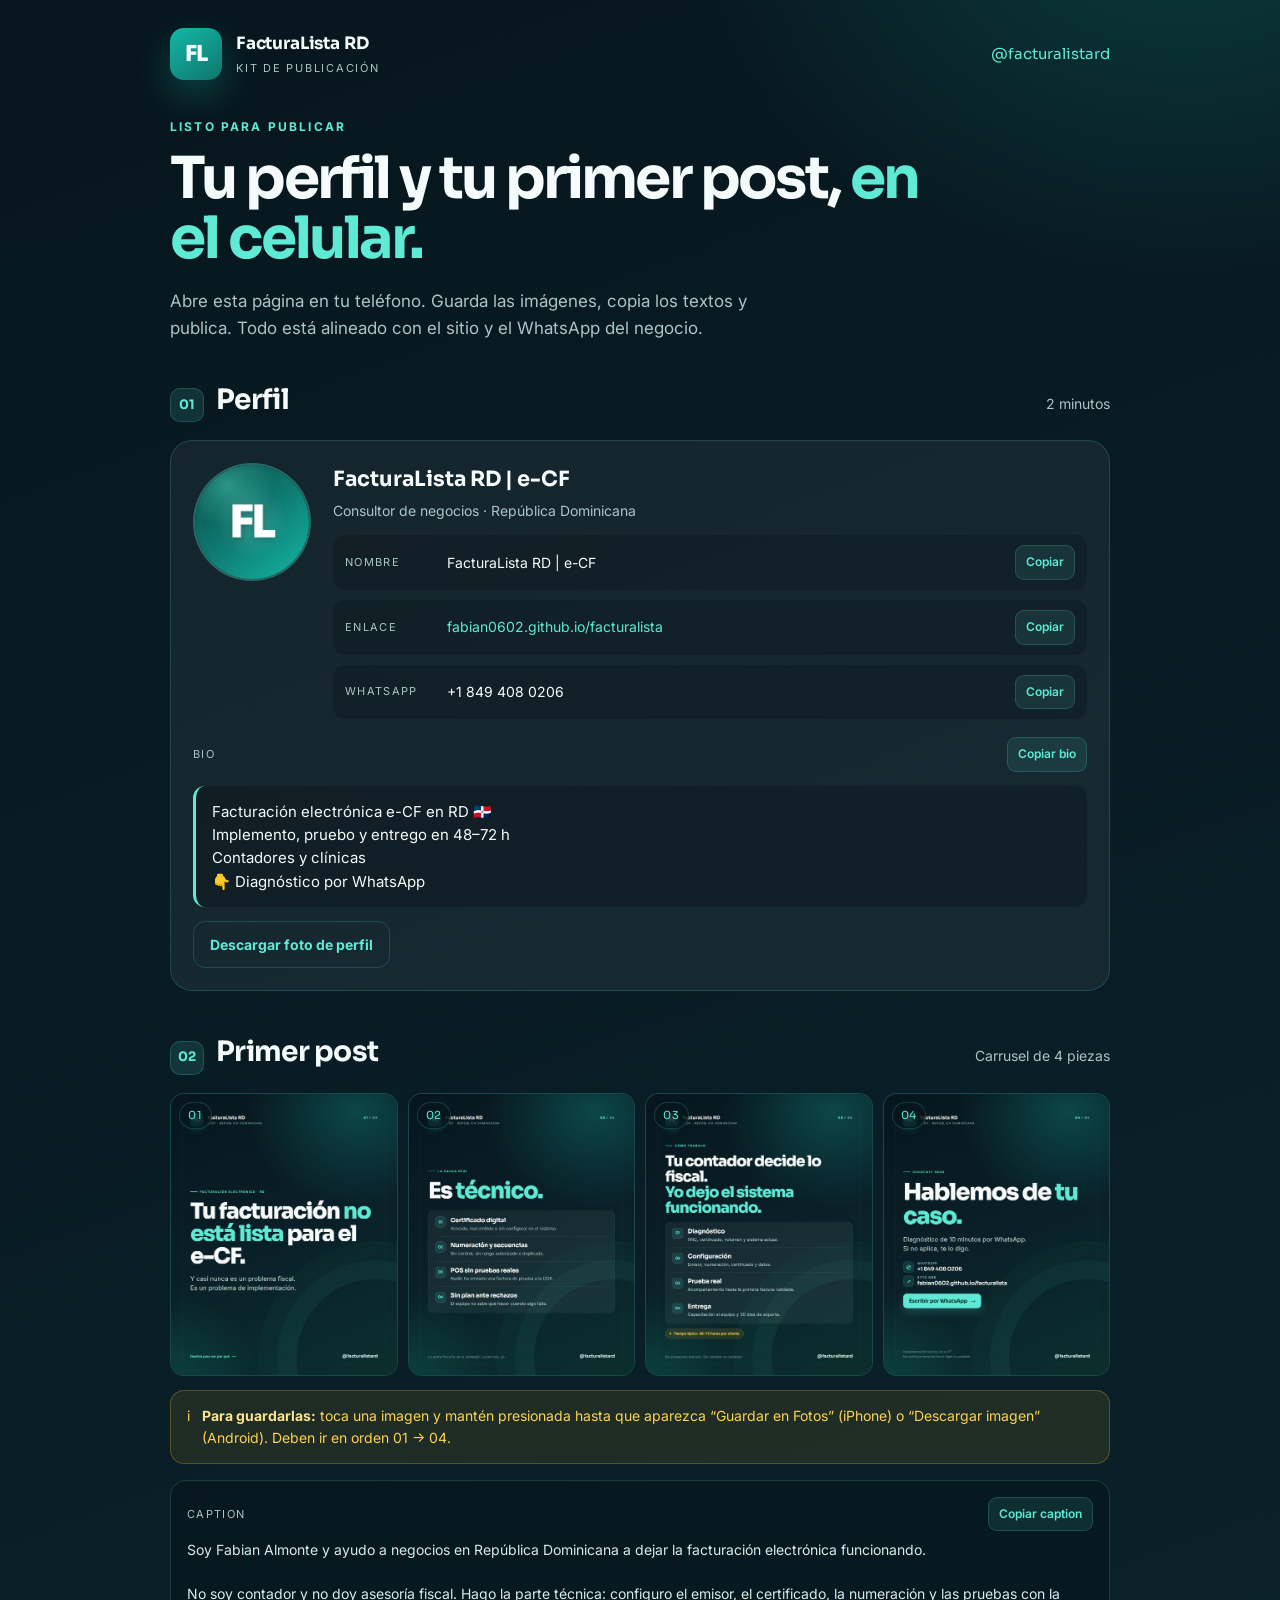
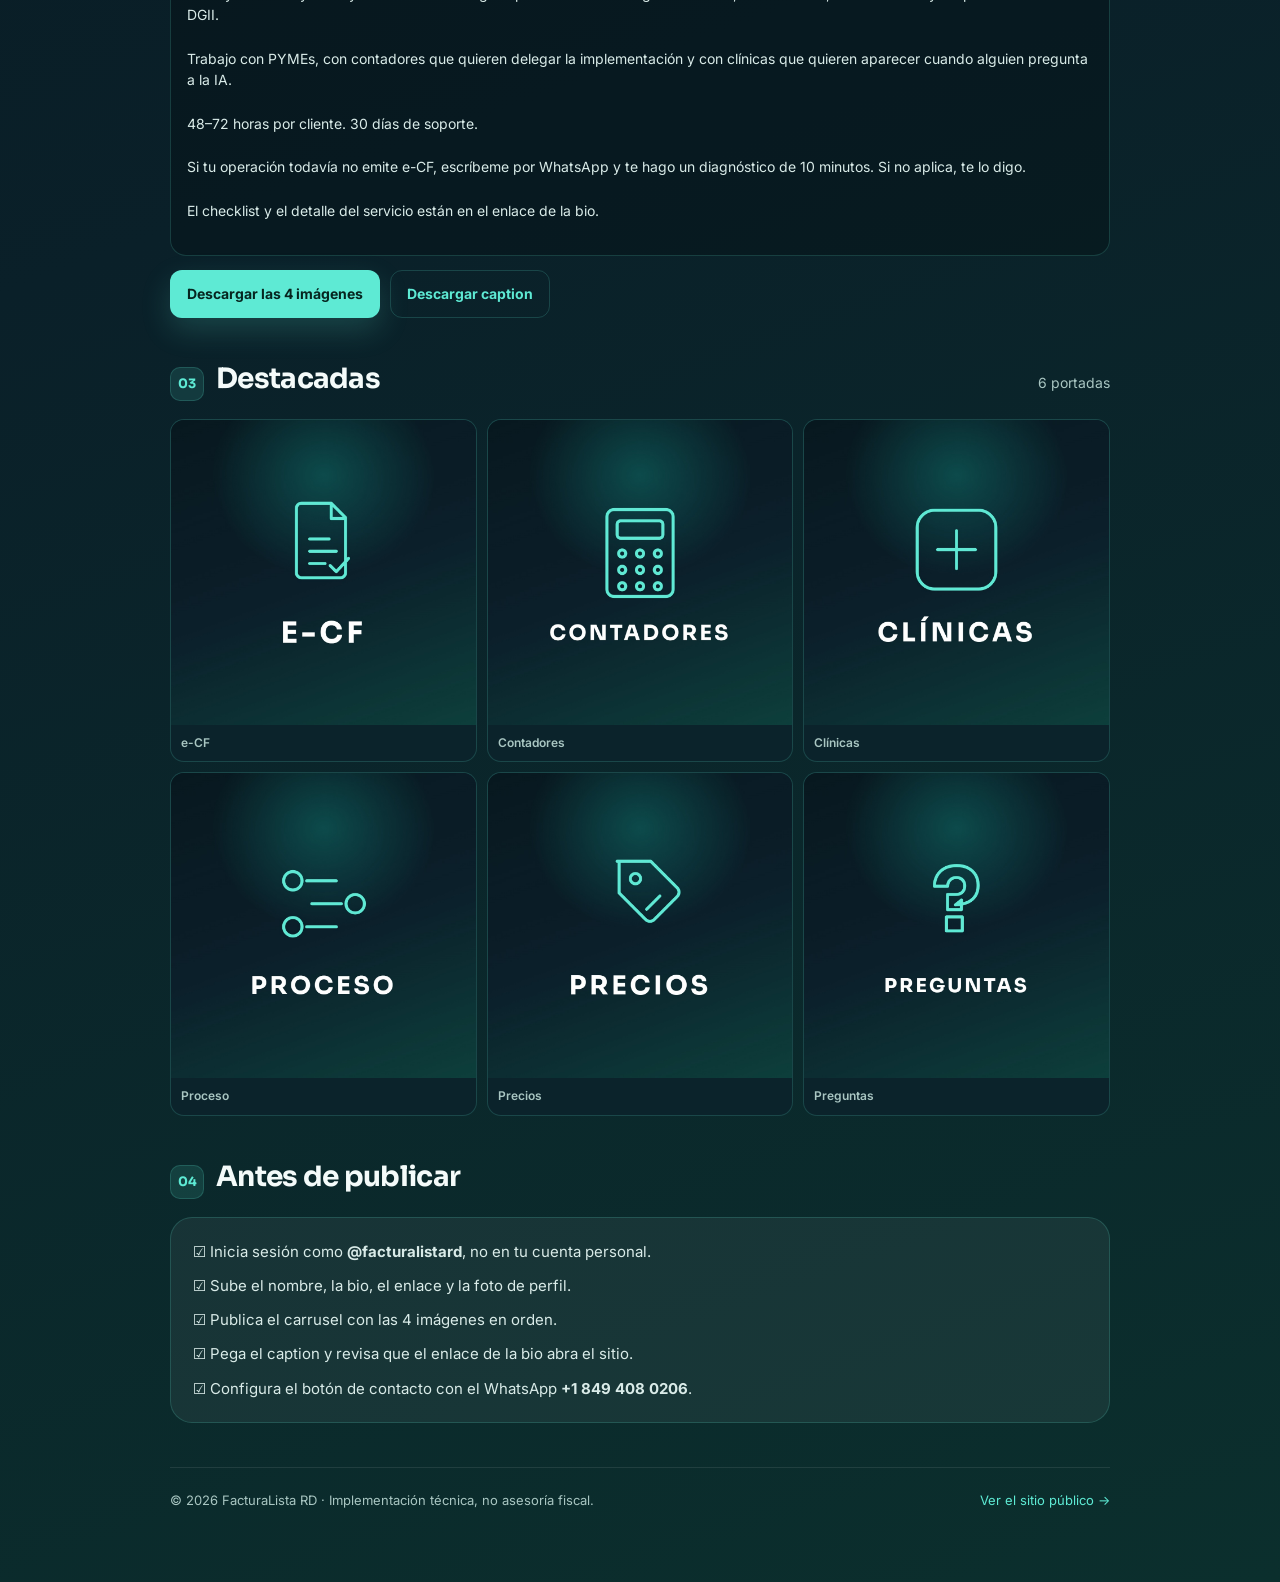
==== kit/index.html @ 70208693 "Agrega kit de publicacion para el celular" ====
<!doctype html>
<html lang="es">
<head>
  <meta charset="utf-8">
  <meta name="viewport" content="width=device-width, initial-scale=1">
  <meta name="robots" content="noindex, nofollow">
  <meta name="theme-color" content="#07161d">
  <title>Kit de publicación — @facturalistard</title>
  <link rel="icon" href="../assets/favicon.svg" type="image/svg+xml">
  <link rel="preconnect" href="https://fonts.googleapis.com">
  <link rel="preconnect" href="https://fonts.gstatic.com" crossorigin>
  <link href="https://fonts.googleapis.com/css2?family=Inter:wght@400;500;600;700&family=Sora:wght@600;700;800&display=swap" rel="stylesheet">
  <style>
    :root {
      --ink: #07161d;
      --ink-2: #0b232b;
      --teal: #0f766e;
      --mint: #5eead4;
      --text: #f4fbfa;
      --muted: #a9c6c2;
      --line: rgba(94, 234, 212, .18);
      --card: rgba(255, 255, 255, .055);
    }
    * { margin: 0; padding: 0; box-sizing: border-box; }
    html { scroll-behavior: smooth; }
    body {
      background:
        radial-gradient(800px 640px at 92% -4%, rgba(20, 184, 166, .24), transparent 64%),
        linear-gradient(160deg, #07161d 0%, #0a2029 52%, #0b2f2d 100%);
      color: var(--text);
      font-family: Inter, "Segoe UI", system-ui, sans-serif;
      line-height: 1.55;
      -webkit-font-smoothing: antialiased;
    }
    .wrap { max-width: 980px; margin: 0 auto; padding: 28px 20px 72px; }
    header { display: flex; align-items: center; justify-content: space-between; gap: 18px; margin-bottom: 38px; }
    .brand { display: flex; align-items: center; gap: 14px; text-decoration: none; color: var(--text); }
    .mark {
      width: 52px; height: 52px; border-radius: 14px; display: grid; place-items: center;
      background: linear-gradient(145deg, #14b8a6, #0f766e);
      font-family: Sora, sans-serif; font-weight: 800; font-size: 22px; letter-spacing: -.06em;
      box-shadow: 0 14px 34px rgba(20, 184, 166, .28);
    }
    .brand strong { display: block; font-family: Sora, sans-serif; font-size: 17px; letter-spacing: -.01em; }
    .brand small { display: block; margin-top: 3px; font-size: 11px; letter-spacing: .16em; color: var(--muted); text-transform: uppercase; }
    .handle { font-family: Sora, sans-serif; font-size: 15px; color: var(--mint); }

    .hero { margin-bottom: 42px; }
    .eyebrow { font-size: 12px; font-weight: 700; letter-spacing: .18em; text-transform: uppercase; color: var(--mint); margin-bottom: 12px; }
    h1 { font-family: Sora, sans-serif; font-size: clamp(34px, 7vw, 58px); line-height: 1.05; letter-spacing: -.045em; max-width: 760px; }
    h1 span { color: var(--mint); }
    .hero p { margin-top: 18px; max-width: 640px; color: var(--muted); font-size: 17px; }

    section { margin-bottom: 44px; }
    .section-head { display: flex; align-items: baseline; gap: 12px; margin-bottom: 18px; }
    .step {
      flex: 0 0 auto; width: 34px; height: 34px; border-radius: 10px; display: grid; place-items: center;
      background: rgba(94, 234, 212, .12); border: 1px solid var(--line); color: var(--mint);
      font-family: Sora, sans-serif; font-size: 13px; font-weight: 700;
    }
    h2 { font-family: Sora, sans-serif; font-size: clamp(21px, 4vw, 28px); letter-spacing: -.025em; line-height: 1.2; }
    .section-head p { color: var(--muted); font-size: 14px; margin-left: auto; }

    .card { background: var(--card); border: 1px solid var(--line); border-radius: 22px; padding: 22px; }
    .profile { display: grid; grid-template-columns: 118px 1fr; gap: 22px; align-items: start; }
    .avatar { width: 118px; height: 118px; border-radius: 50%; overflow: hidden; border: 2px solid rgba(94, 234, 212, .35); background: #0b232b; }
    .avatar img { width: 100%; height: 100%; object-fit: cover; display: block; }
    .profile h3 { font-family: Sora, sans-serif; font-size: 21px; margin-bottom: 4px; }
    .profile .role { color: var(--muted); font-size: 14px; margin-bottom: 14px; }
    .fields { display: grid; gap: 10px; }
    .field { display: grid; grid-template-columns: 92px 1fr auto; gap: 10px; align-items: center; padding: 10px 12px; background: rgba(0, 0, 0, .18); border-radius: 12px; }
    .field dt { font-size: 11px; letter-spacing: .12em; text-transform: uppercase; color: var(--muted); }
    .field dd { font-size: 14px; overflow-wrap: anywhere; }
    .field a { color: var(--mint); text-decoration: none; }
    .copy {
      border: 1px solid var(--line); background: rgba(94, 234, 212, .1); color: var(--mint);
      border-radius: 9px; padding: 7px 10px; font: inherit; font-size: 12px; font-weight: 600; cursor: pointer;
      white-space: nowrap;
    }
    .copy:active { transform: translateY(1px); }

    .bio {
      margin-top: 14px; background: rgba(0, 0, 0, .22); border-radius: 12px; padding: 14px 16px;
      white-space: pre-line; font-size: 15px; border-left: 3px solid var(--mint);
    }
    .bio-head { display: flex; justify-content: space-between; align-items: center; margin-bottom: 8px; }
    .bio-head span { font-size: 11px; letter-spacing: .12em; text-transform: uppercase; color: var(--muted); }

    .gallery { display: grid; grid-template-columns: repeat(4, 1fr); gap: 10px; }
    .shot { display: block; border-radius: 14px; overflow: hidden; border: 1px solid var(--line); background: #0b232b; position: relative; }
    .shot img { display: block; width: 100%; aspect-ratio: 4 / 5; object-fit: cover; }
    .shot span {
      position: absolute; left: 8px; top: 8px; padding: 4px 8px; border-radius: 999px;
      background: rgba(7, 22, 29, .82); border: 1px solid var(--line); color: var(--mint);
      font-family: Sora, sans-serif; font-size: 11px; letter-spacing: .08em;
    }

    .caption {
      margin-top: 16px; background: rgba(0, 0, 0, .22); border: 1px solid var(--line);
      border-radius: 16px; padding: 16px;
    }
    .caption pre {
      white-space: pre-wrap; overflow-wrap: anywhere; font-family: Inter, "Segoe UI", sans-serif;
      font-size: 14px; line-height: 1.55; color: #d9ebe8; max-height: 300px; overflow: auto;
    }
    .actions { display: flex; flex-wrap: wrap; gap: 10px; margin-top: 14px; }
    .btn {
      display: inline-flex; align-items: center; justify-content: center; gap: 8px;
      border-radius: 12px; padding: 12px 16px; font: inherit; font-size: 14px; font-weight: 700;
      text-decoration: none; cursor: pointer; border: 1px solid transparent;
    }
    .btn-primary { background: var(--mint); color: #06251f; box-shadow: 0 12px 30px rgba(94, 234, 212, .18); }
    .btn-ghost { background: transparent; border-color: var(--line); color: var(--mint); }

    .covers { display: grid; grid-template-columns: repeat(3, 1fr); gap: 10px; }
    .cover { display: block; text-decoration: none; color: var(--text); border-radius: 14px; overflow: hidden; border: 1px solid var(--line); background: #0b232b; }
    .cover img { display: block; width: 100%; aspect-ratio: 1; object-fit: cover; }
    .cover strong { display: block; padding: 9px 10px; font-size: 12px; font-weight: 600; color: var(--muted); }

    .tip { display: flex; gap: 12px; align-items: flex-start; padding: 14px 16px; border-radius: 14px; background: rgba(251, 191, 36, .09); border: 1px solid rgba(251, 191, 36, .25); color: #fcd34d; font-size: 14px; }
    .tip strong { color: #fde68a; }

    footer { border-top: 1px solid rgba(255, 255, 255, .09); padding-top: 22px; color: var(--muted); font-size: 13px; display: flex; flex-wrap: wrap; gap: 8px 18px; justify-content: space-between; }
    footer a { color: var(--mint); text-decoration: none; }

    @media (max-width: 720px) {
      .wrap { padding: 20px 16px 60px; }
      header { margin-bottom: 28px; }
      .brand small { display: none; }
      .profile { grid-template-columns: 1fr; }
      .avatar { width: 96px; height: 96px; }
      .field { grid-template-columns: 1fr auto; gap: 4px 10px; }
      .field dt { grid-column: 1 / -1; }
      .gallery { grid-template-columns: repeat(2, 1fr); }
      .section-head p { display: none; }
    }
  </style>
</head>
<body>
<div class="wrap">
  <header>
    <a class="brand" href="../">
      <span class="mark">FL</span>
      <span><strong>FacturaLista RD</strong><small>Kit de publicación</small></span>
    </a>
    <span class="handle">@facturalistard</span>
  </header>

  <div class="hero">
    <div class="eyebrow">Listo para publicar</div>
    <h1>Tu perfil y tu primer post, <span>en el celular.</span></h1>
    <p>Abre esta página en tu teléfono. Guarda las imágenes, copia los textos y publica. Todo está alineado con el sitio y el WhatsApp del negocio.</p>
  </div>

  <section>
    <div class="section-head"><span class="step">01</span><h2>Perfil</h2><p>2 minutos</p></div>
    <div class="card">
      <div class="profile">
        <div class="avatar"><img src="../assets/instagram/avatar-1080.jpg" alt="Avatar de FacturaLista RD" width="118" height="118"></div>
        <div>
          <h3>FacturaLista RD | e-CF</h3>
          <div class="role">Consultor de negocios · República Dominicana</div>
          <dl class="fields">
            <div class="field"><dt>Nombre</dt><dd>FacturaLista RD | e-CF</dd><button class="copy" data-copy="FacturaLista RD | e-CF">Copiar</button></div>
            <div class="field"><dt>Enlace</dt><dd><a href="https://fabian0602.github.io/facturalista/?utm_source=instagram&amp;utm_medium=social" target="_blank" rel="noopener">fabian0602.github.io/facturalista</a></dd><button class="copy" data-copy="https://fabian0602.github.io/facturalista/?utm_source=instagram&utm_medium=social">Copiar</button></div>
            <div class="field"><dt>WhatsApp</dt><dd>+1 849 408 0206</dd><button class="copy" data-copy="+18494080206">Copiar</button></div>
          </dl>
        </div>
      </div>
      <div class="bio-head" style="margin-top:18px"><span>Bio</span><button class="copy" data-copy="Facturación electrónica e-CF en RD 🇩🇴&#10;Implemento, pruebo y entrego en 48–72 h&#10;Contadores y clínicas&#10;👇 Diagnóstico por WhatsApp">Copiar bio</button></div>
      <div class="bio">Facturación electrónica e-CF en RD 🇩🇴
Implemento, pruebo y entrego en 48–72 h
Contadores y clínicas
👇 Diagnóstico por WhatsApp</div>
      <div class="actions">
        <a class="btn btn-ghost" href="../assets/instagram/avatar-1080.jpg" download>Descargar foto de perfil</a>
      </div>
    </div>
  </section>

  <section>
    <div class="section-head"><span class="step">02</span><h2>Primer post</h2><p>Carrusel de 4 piezas</p></div>
    <div class="gallery">
      <a class="shot" href="../assets/instagram/post-01/post-01-01.jpg" target="_blank"><img src="../assets/instagram/post-01/post-01-01.jpg" alt="Portada del carrusel" loading="lazy"><span>01</span></a>
      <a class="shot" href="../assets/instagram/post-01/post-01-02.jpg" target="_blank"><img src="../assets/instagram/post-01/post-01-02.jpg" alt="Causa técnica" loading="lazy"><span>02</span></a>
      <a class="shot" href="../assets/instagram/post-01/post-01-03.jpg" target="_blank"><img src="../assets/instagram/post-01/post-01-03.jpg" alt="Cómo trabajo" loading="lazy"><span>03</span></a>
      <a class="shot" href="../assets/instagram/post-01/post-01-04.jpg" target="_blank"><img src="../assets/instagram/post-01/post-01-04.jpg" alt="Contacto y sitio web" loading="lazy"><span>04</span></a>
    </div>
    <div class="tip" style="margin-top:14px"><span>i</span><span><strong>Para guardarlas:</strong> toca una imagen y mantén presionada hasta que aparezca “Guardar en Fotos” (iPhone) o “Descargar imagen” (Android). Deben ir en orden 01 → 04.</span></div>

    <div class="caption">
      <div class="bio-head"><span>Caption</span><button class="copy" data-copy="Soy Fabian Almonte y ayudo a negocios en República Dominicana a dejar la facturación electrónica funcionando.&#10;&#10;No soy contador y no doy asesoría fiscal. Hago la parte técnica: configuro el emisor, el certificado, la numeración y las pruebas con la DGII.&#10;&#10;Trabajo con PYMEs, con contadores que quieren delegar la implementación y con clínicas que quieren aparecer cuando alguien pregunta a la IA.&#10;&#10;48–72 horas por cliente. 30 días de soporte.&#10;&#10;Si tu operación todavía no emite e-CF, escríbeme por WhatsApp y te hago un diagnóstico de 10 minutos. Si no aplica, te lo digo.&#10;&#10;El checklist y el detalle del servicio están en el enlace de la bio.&#10;&#10;#facturaelectronica #eCF #DGII #contadoresRD #pymesRD #SantoDomingo #RepublicaDominicana">Copiar caption</button></div>
      <pre>Soy Fabian Almonte y ayudo a negocios en República Dominicana a dejar la facturación electrónica funcionando.

No soy contador y no doy asesoría fiscal. Hago la parte técnica: configuro el emisor, el certificado, la numeración y las pruebas con la DGII.

Trabajo con PYMEs, con contadores que quieren delegar la implementación y con clínicas que quieren aparecer cuando alguien pregunta a la IA.

48–72 horas por cliente. 30 días de soporte.

Si tu operación todavía no emite e-CF, escríbeme por WhatsApp y te hago un diagnóstico de 10 minutos. Si no aplica, te lo digo.

El checklist y el detalle del servicio están en el enlace de la bio.

#facturaelectronica #eCF #DGII #contadoresRD #pymesRD #SantoDomingo #RepublicaDominicana</pre>
    </div>
    <div class="actions">
      <a class="btn btn-primary" href="../assets/instagram/kit-post-01.zip" download>Descargar las 4 imágenes</a>
      <a class="btn btn-ghost" href="../assets/instagram/caption-post-01.txt" download>Descargar caption</a>
    </div>
  </section>

  <section>
    <div class="section-head"><span class="step">03</span><h2>Destacadas</h2><p>6 portadas</p></div>
    <div class="covers">
      <a class="cover" href="../assets/instagram/portada-ecf.jpg" download><img src="../assets/instagram/portada-ecf.jpg" alt="Portada e-CF" loading="lazy"><strong>e-CF</strong></a>
      <a class="cover" href="../assets/instagram/portada-contadores.jpg" download><img src="../assets/instagram/portada-contadores.jpg" alt="Portada contadores" loading="lazy"><strong>Contadores</strong></a>
      <a class="cover" href="../assets/instagram/portada-clinicas.jpg" download><img src="../assets/instagram/portada-clinicas.jpg" alt="Portada clínicas" loading="lazy"><strong>Clínicas</strong></a>
      <a class="cover" href="../assets/instagram/portada-proceso.jpg" download><img src="../assets/instagram/portada-proceso.jpg" alt="Portada proceso" loading="lazy"><strong>Proceso</strong></a>
      <a class="cover" href="../assets/instagram/portada-precios.jpg" download><img src="../assets/instagram/portada-precios.jpg" alt="Portada precios" loading="lazy"><strong>Precios</strong></a>
      <a class="cover" href="../assets/instagram/portada-preguntas.jpg" download><img src="../assets/instagram/portada-preguntas.jpg" alt="Portada preguntas" loading="lazy"><strong>Preguntas</strong></a>
    </div>
  </section>

  <section>
    <div class="section-head"><span class="step">04</span><h2>Antes de publicar</h2></div>
    <div class="card">
      <ul style="list-style:none; display:grid; gap:11px; font-size:15px; color:#d9ebe8">
        <li>☑️ Inicia sesión como <strong>@facturalistard</strong>, no en tu cuenta personal.</li>
        <li>☑️ Sube el nombre, la bio, el enlace y la foto de perfil.</li>
        <li>☑️ Publica el carrusel con las 4 imágenes en orden.</li>
        <li>☑️ Pega el caption y revisa que el enlace de la bio abra el sitio.</li>
        <li>☑️ Configura el botón de contacto con el WhatsApp <strong>+1 849 408 0206</strong>.</li>
      </ul>
    </div>
  </section>

  <footer>
    <span>© 2026 FacturaLista RD · Implementación técnica, no asesoría fiscal.</span>
    <a href="../">Ver el sitio público →</a>
  </footer>
</div>

<script>
  const toast = document.createElement('div');
  toast.style.cssText = 'position:fixed;left:50%;bottom:24px;transform:translate(-50%,20px);background:#5eead4;color:#06251f;padding:12px 18px;border-radius:12px;font:600 14px Inter,sans-serif;opacity:0;transition:.2s;z-index:9;pointer-events:none';
  toast.textContent = 'Copiado';
  document.body.append(toast);

  async function copyText(text) {
    try {
      await navigator.clipboard.writeText(text);
    } catch {
      const area = document.createElement('textarea');
      area.value = text;
      area.style.cssText = 'position:fixed;opacity:0';
      document.body.append(area);
      area.select();
      document.execCommand('copy');
      area.remove();
    }
    toast.style.opacity = '1';
    toast.style.transform = 'translate(-50%,0)';
    setTimeout(() => {
      toast.style.opacity = '0';
      toast.style.transform = 'translate(-50%,20px)';
    }, 1400);
  }

  document.querySelectorAll('[data-copy]').forEach((button) => {
    button.addEventListener('click', () => copyText(button.dataset.copy));
  });
</script>
</body>
</html>
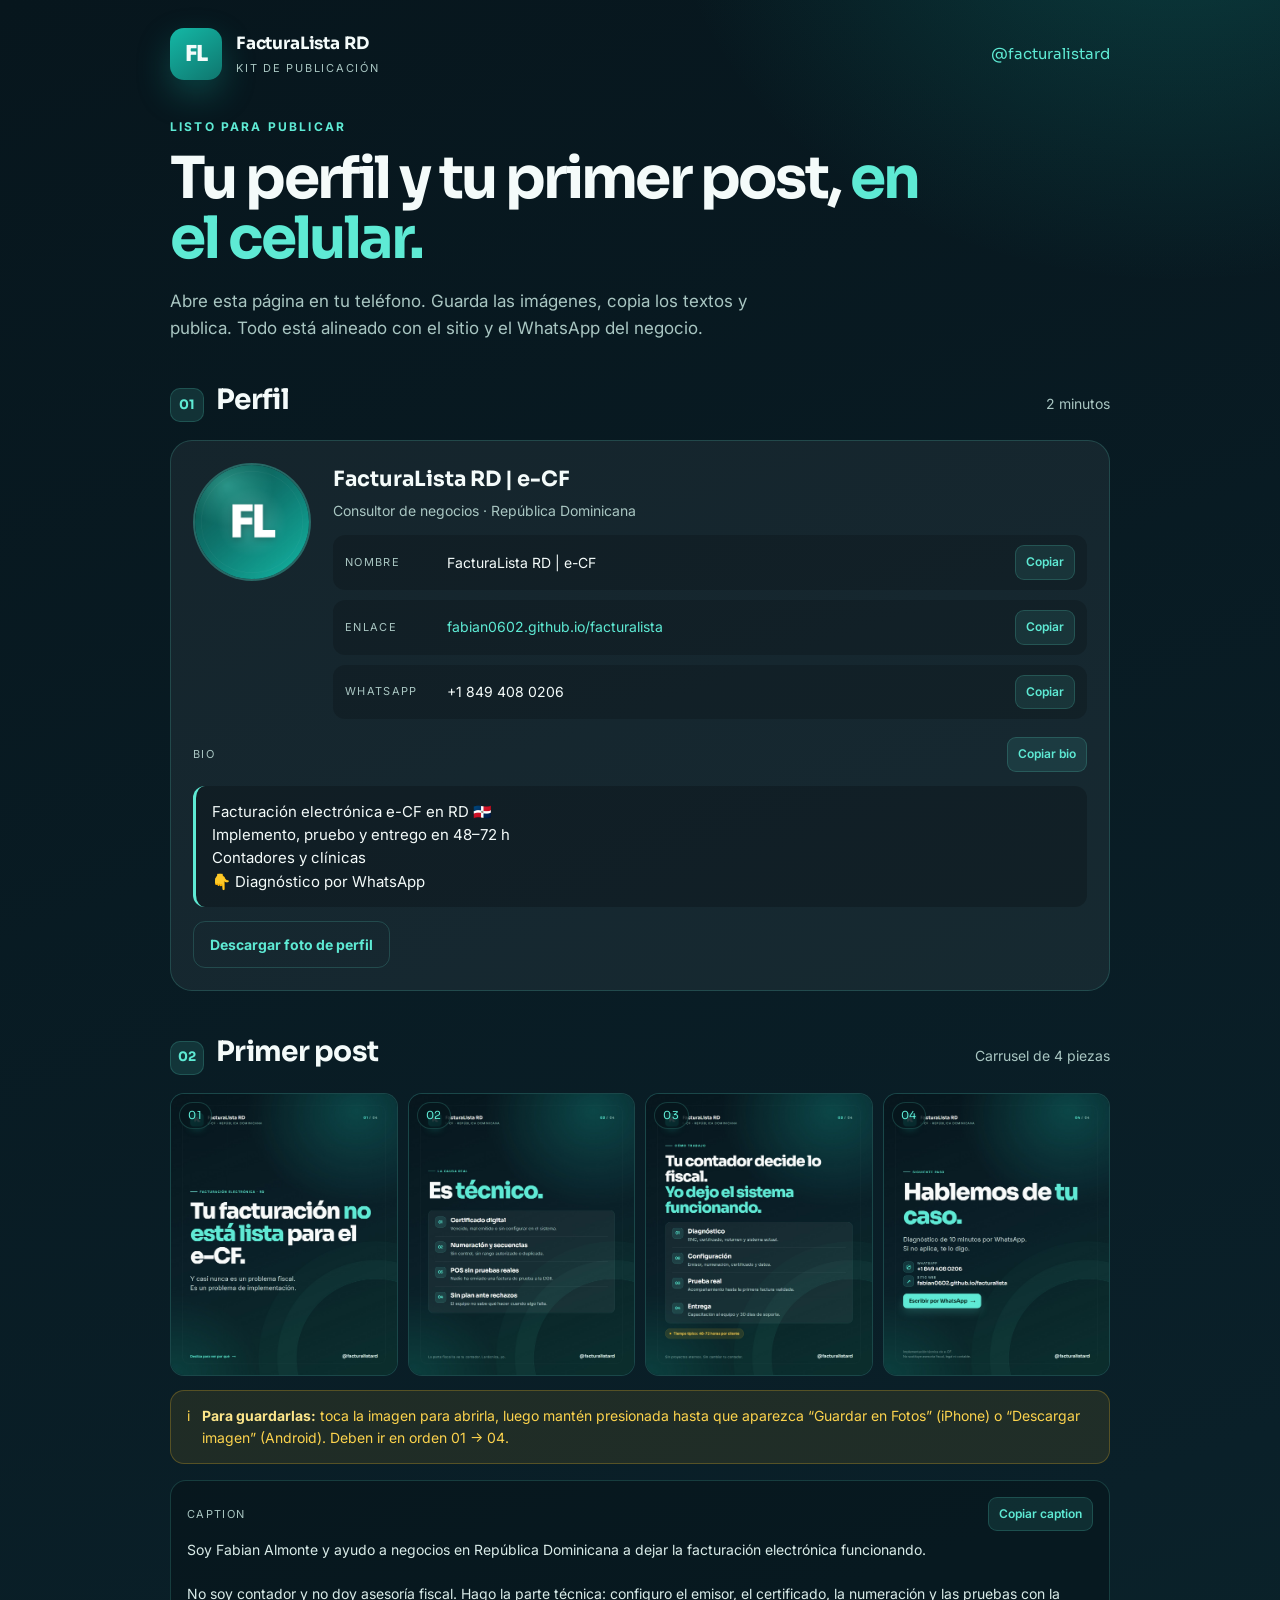
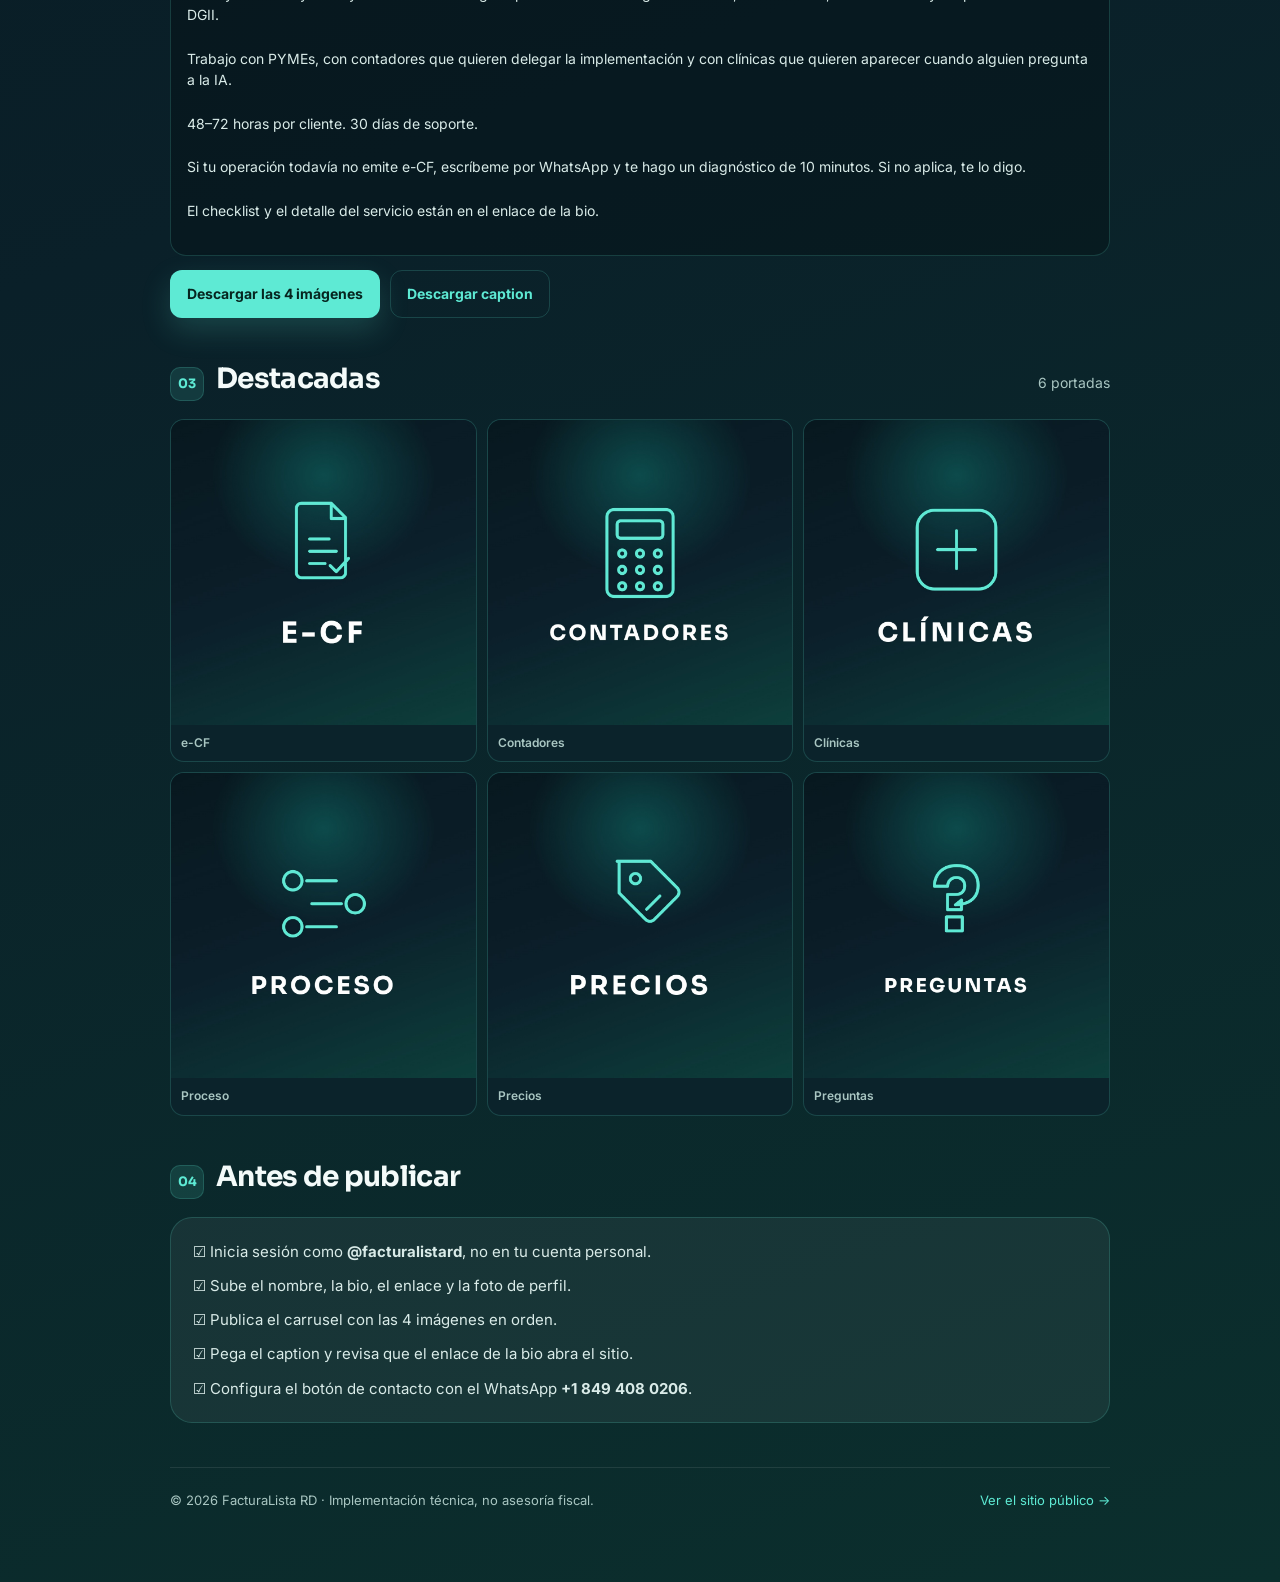
==== commit 7182b22b: "Aclara como guardar las imagenes en el celular" ====
--- a/kit/index.html
+++ b/kit/index.html
@@ -186,7 +186,7 @@
       <a class="shot" href="../assets/instagram/post-01/post-01-03.jpg" target="_blank"><img src="../assets/instagram/post-01/post-01-03.jpg" alt="Cómo trabajo" loading="lazy"><span>03</span></a>
       <a class="shot" href="../assets/instagram/post-01/post-01-04.jpg" target="_blank"><img src="../assets/instagram/post-01/post-01-04.jpg" alt="Contacto y sitio web" loading="lazy"><span>04</span></a>
     </div>
-    <div class="tip" style="margin-top:14px"><span>i</span><span><strong>Para guardarlas:</strong> toca una imagen y mantén presionada hasta que aparezca “Guardar en Fotos” (iPhone) o “Descargar imagen” (Android). Deben ir en orden 01 → 04.</span></div>
+    <div class="tip" style="margin-top:14px"><span>i</span><span><strong>Para guardarlas:</strong> toca la imagen para abrirla, luego mantén presionada hasta que aparezca “Guardar en Fotos” (iPhone) o “Descargar imagen” (Android). Deben ir en orden 01 → 04.</span></div>
 
     <div class="caption">
       <div class="bio-head"><span>Caption</span><button class="copy" data-copy="Soy Fabian Almonte y ayudo a negocios en República Dominicana a dejar la facturación electrónica funcionando.&#10;&#10;No soy contador y no doy asesoría fiscal. Hago la parte técnica: configuro el emisor, el certificado, la numeración y las pruebas con la DGII.&#10;&#10;Trabajo con PYMEs, con contadores que quieren delegar la implementación y con clínicas que quieren aparecer cuando alguien pregunta a la IA.&#10;&#10;48–72 horas por cliente. 30 días de soporte.&#10;&#10;Si tu operación todavía no emite e-CF, escríbeme por WhatsApp y te hago un diagnóstico de 10 minutos. Si no aplica, te lo digo.&#10;&#10;El checklist y el detalle del servicio están en el enlace de la bio.&#10;&#10;#facturaelectronica #eCF #DGII #contadoresRD #pymesRD #SantoDomingo #RepublicaDominicana">Copiar caption</button></div>
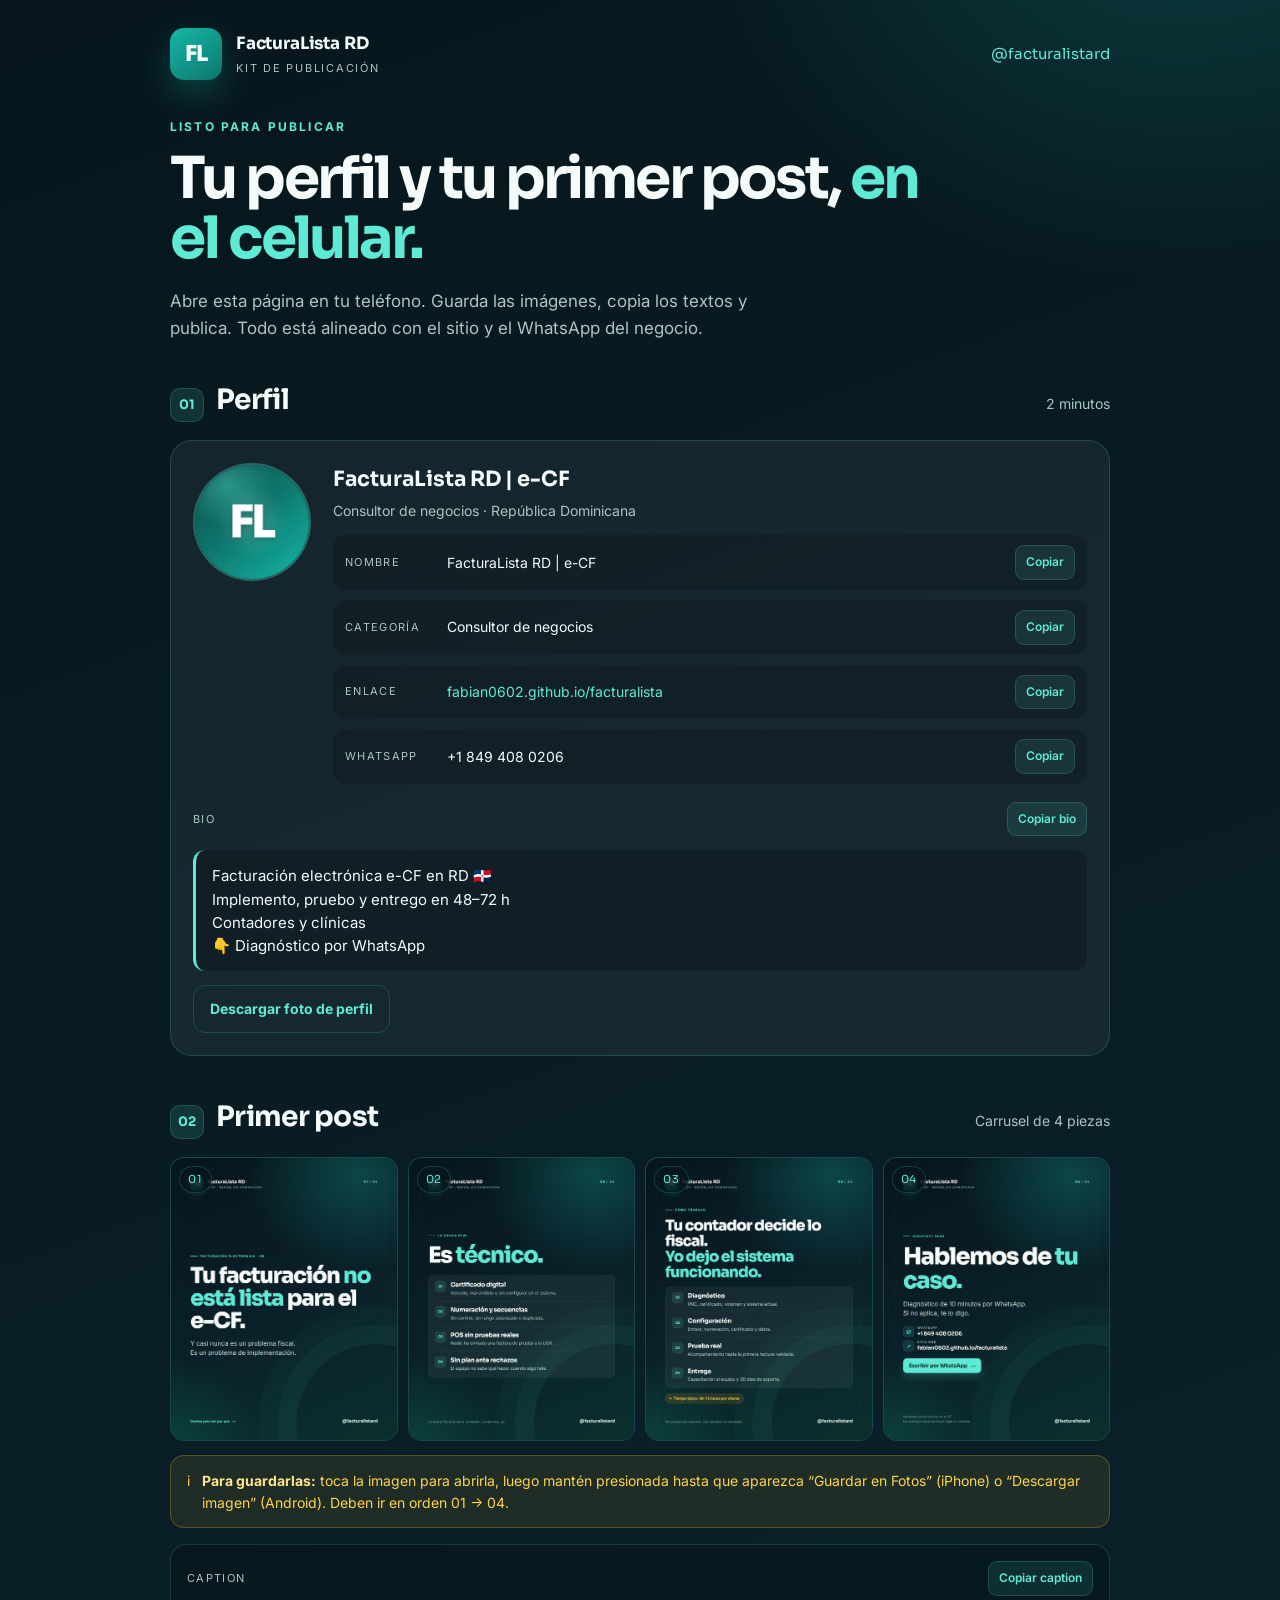
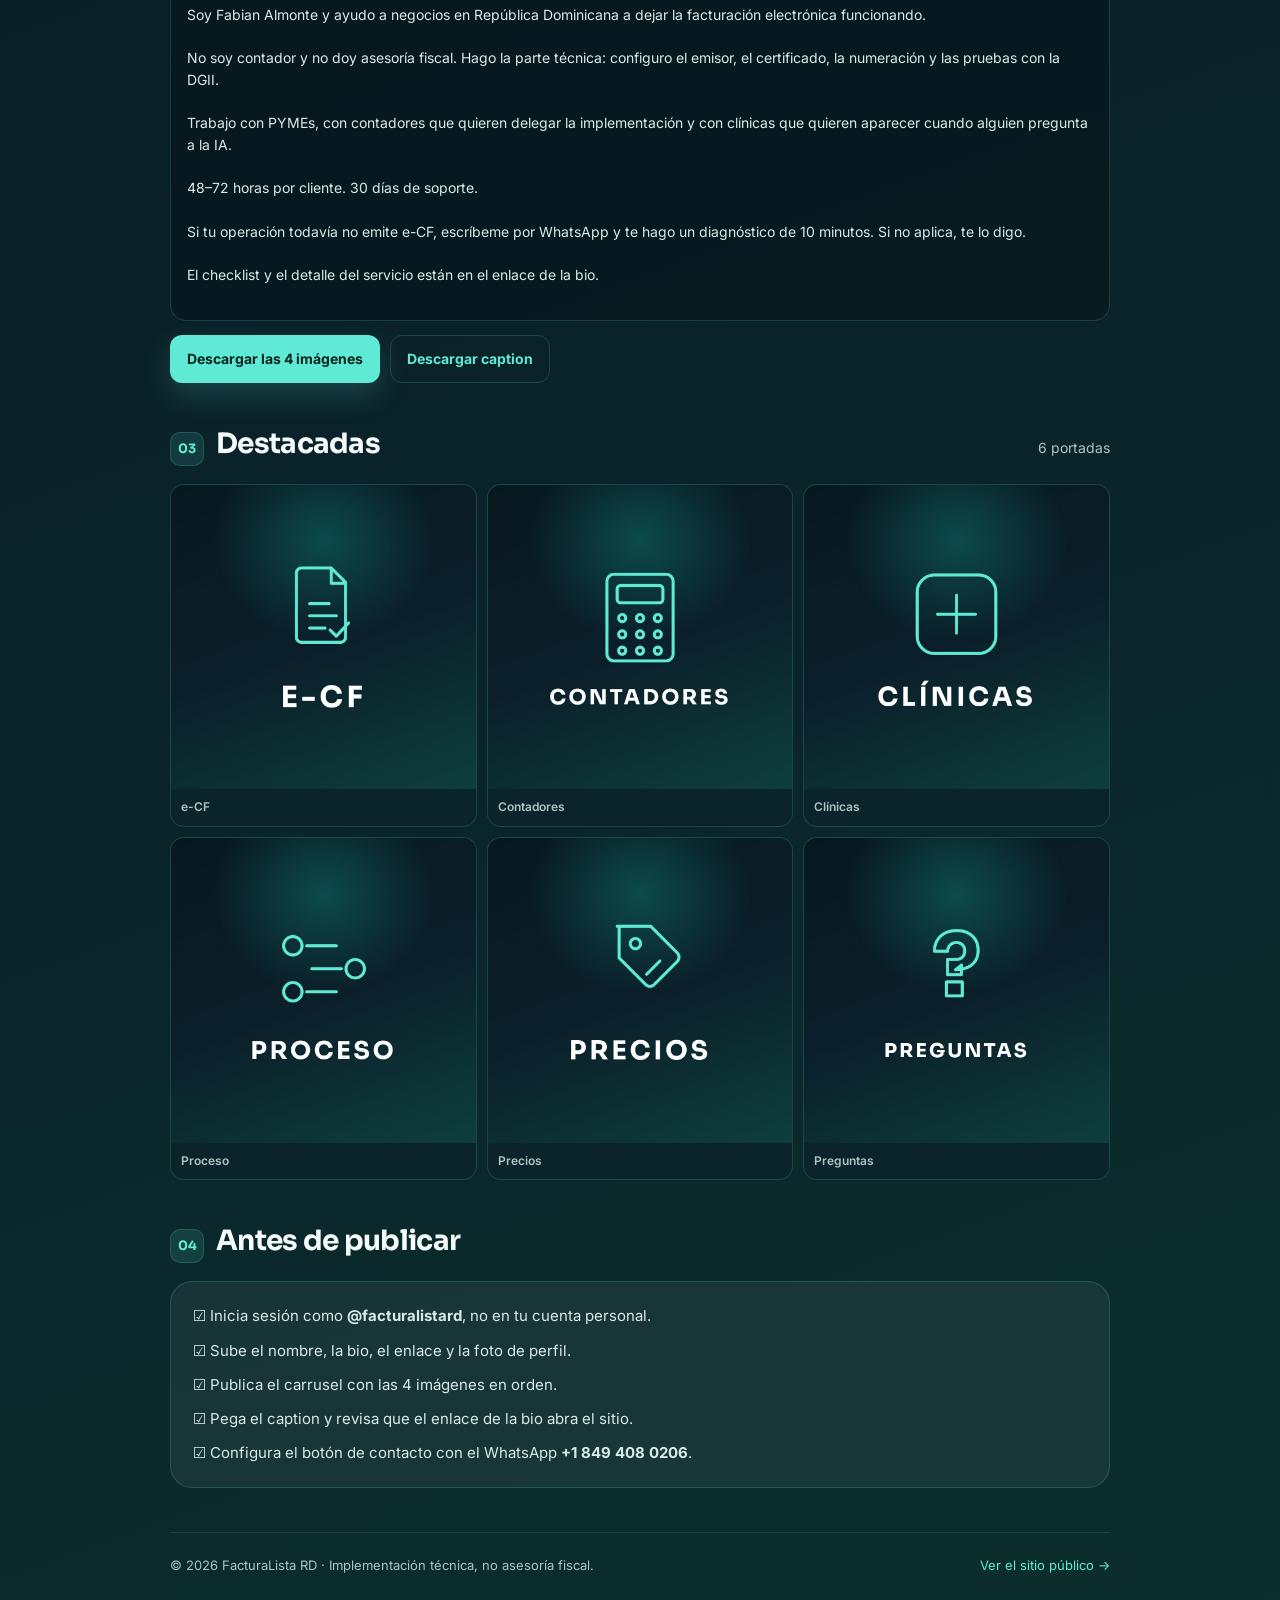
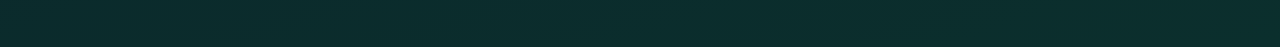
==== commit 1498dcbd: "Agrega categoria al kit de perfil" ====
--- a/kit/index.html
+++ b/kit/index.html
@@ -162,6 +162,7 @@
           <div class="role">Consultor de negocios · República Dominicana</div>
           <dl class="fields">
             <div class="field"><dt>Nombre</dt><dd>FacturaLista RD | e-CF</dd><button class="copy" data-copy="FacturaLista RD | e-CF">Copiar</button></div>
+            <div class="field"><dt>Categoría</dt><dd>Consultor de negocios</dd><button class="copy" data-copy="Consultor de negocios">Copiar</button></div>
             <div class="field"><dt>Enlace</dt><dd><a href="https://fabian0602.github.io/facturalista/?utm_source=instagram&amp;utm_medium=social" target="_blank" rel="noopener">fabian0602.github.io/facturalista</a></dd><button class="copy" data-copy="https://fabian0602.github.io/facturalista/?utm_source=instagram&utm_medium=social">Copiar</button></div>
             <div class="field"><dt>WhatsApp</dt><dd>+1 849 408 0206</dd><button class="copy" data-copy="+18494080206">Copiar</button></div>
           </dl>
